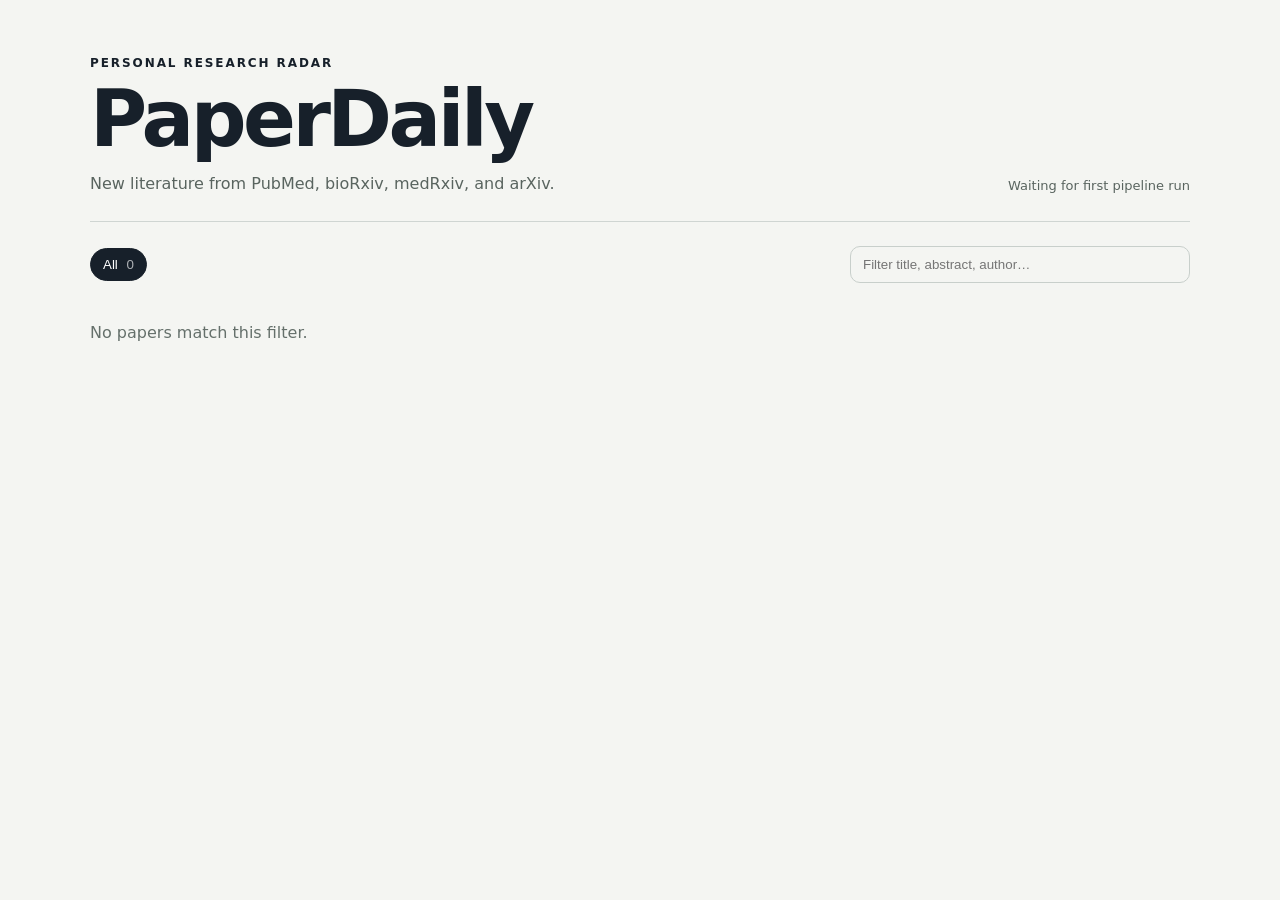
==== site/index.html @ 55d8a211 "Build v0.1 literature ingestion scaffold" ====
<!doctype html>
<html lang="en">
<head>
  <meta charset="utf-8" />
  <meta name="viewport" content="width=device-width, initial-scale=1" />
  <meta name="color-scheme" content="light dark" />
  <title>PaperDaily</title>
  <link rel="stylesheet" href="style.css" />
</head>
<body>
  <main class="shell">
    <header>
      <div>
        <p class="eyebrow">PERSONAL RESEARCH RADAR</p>
        <h1>PaperDaily</h1>
        <p class="lede">New literature from PubMed, bioRxiv, medRxiv, and arXiv.</p>
      </div>
      <div class="meta" id="meta">Loading…</div>
    </header>

    <section class="toolbar">
      <div id="sourceFilters" class="filters"></div>
      <input id="search" type="search" placeholder="Filter title, abstract, author…" />
    </section>

    <section id="status"></section>
    <section id="papers" class="papers"></section>
  </main>
  <script src="app.js"></script>
</body>
</html>
---- site/style.css ----
:root { font-family: Inter, ui-sans-serif, system-ui, -apple-system, BlinkMacSystemFont, "Segoe UI", sans-serif; color: #17202a; background: #f4f5f2; }
* { box-sizing: border-box; }
body { margin: 0; }
a { color: inherit; }
.shell { width: min(1100px, calc(100% - 32px)); margin: 0 auto; padding: 56px 0 96px; }
header { display: flex; justify-content: space-between; gap: 32px; align-items: end; border-bottom: 1px solid #cfd5d2; padding-bottom: 28px; }
.eyebrow { font-size: 12px; letter-spacing: .16em; font-weight: 700; margin: 0 0 12px; }
h1 { font-size: clamp(40px, 8vw, 78px); line-height: .95; margin: 0; letter-spacing: -.045em; }
.lede { margin: 18px 0 0; color: #59645f; }
.meta { font-size: 13px; color: #59645f; white-space: nowrap; }
.toolbar { display: flex; justify-content: space-between; gap: 18px; margin: 24px 0; align-items: center; }
.filters { display: flex; flex-wrap: wrap; gap: 8px; }
button { border: 1px solid #c8cfcb; border-radius: 999px; padding: 8px 12px; background: transparent; cursor: pointer; text-transform: capitalize; }
button.active { background: #17202a; color: #fff; border-color: #17202a; }
button span { opacity: .65; margin-left: 5px; }
input[type=search] { width: min(340px, 100%); padding: 10px 12px; border: 1px solid #c8cfcb; border-radius: 10px; background: transparent; }
.papers { display: grid; gap: 12px; }
.paper { background: #fff; border: 1px solid #dde1df; border-radius: 14px; padding: 22px; }
.paper-top { display: flex; gap: 12px; font-size: 12px; color: #69736e; text-transform: uppercase; letter-spacing: .05em; }
.source { font-weight: 800; color: #17202a; }
h2 { font-size: 21px; line-height: 1.25; margin: 9px 0; }
h2 a { text-decoration: none; }
h2 a:hover { text-decoration: underline; }
.authors, .journal { font-size: 13px; color: #65706b; margin: 5px 0; }
.abstract { line-height: 1.55; color: #38443e; display: -webkit-box; -webkit-line-clamp: 5; -webkit-box-orient: vertical; overflow: hidden; }
.paper-links { display: flex; justify-content: space-between; gap: 16px; margin-top: 14px; font-size: 12px; color: #65706b; }
.warning { background: #fff3cd; border: 1px solid #ead184; padding: 12px 14px; border-radius: 10px; margin-bottom: 14px; font-size: 13px; }
.empty { color: #65706b; }
@media (prefers-color-scheme: dark) { :root { color: #eef2ef; background: #111614; } header { border-color: #303936; } .lede,.meta,.authors,.journal,.paper-links { color: #aab3af; } .paper { background: #18201d; border-color: #2b3531; } .source { color: #eef2ef; } .abstract { color: #d0d7d3; } button { border-color: #44504b; color: #eef2ef; } button.active { background: #eef2ef; color: #111614; border-color: #eef2ef; } input[type=search] { color: #eef2ef; border-color: #44504b; } }
@media (max-width: 720px) { header, .toolbar { align-items: flex-start; flex-direction: column; } .meta { white-space: normal; } input[type=search] { width: 100%; } }
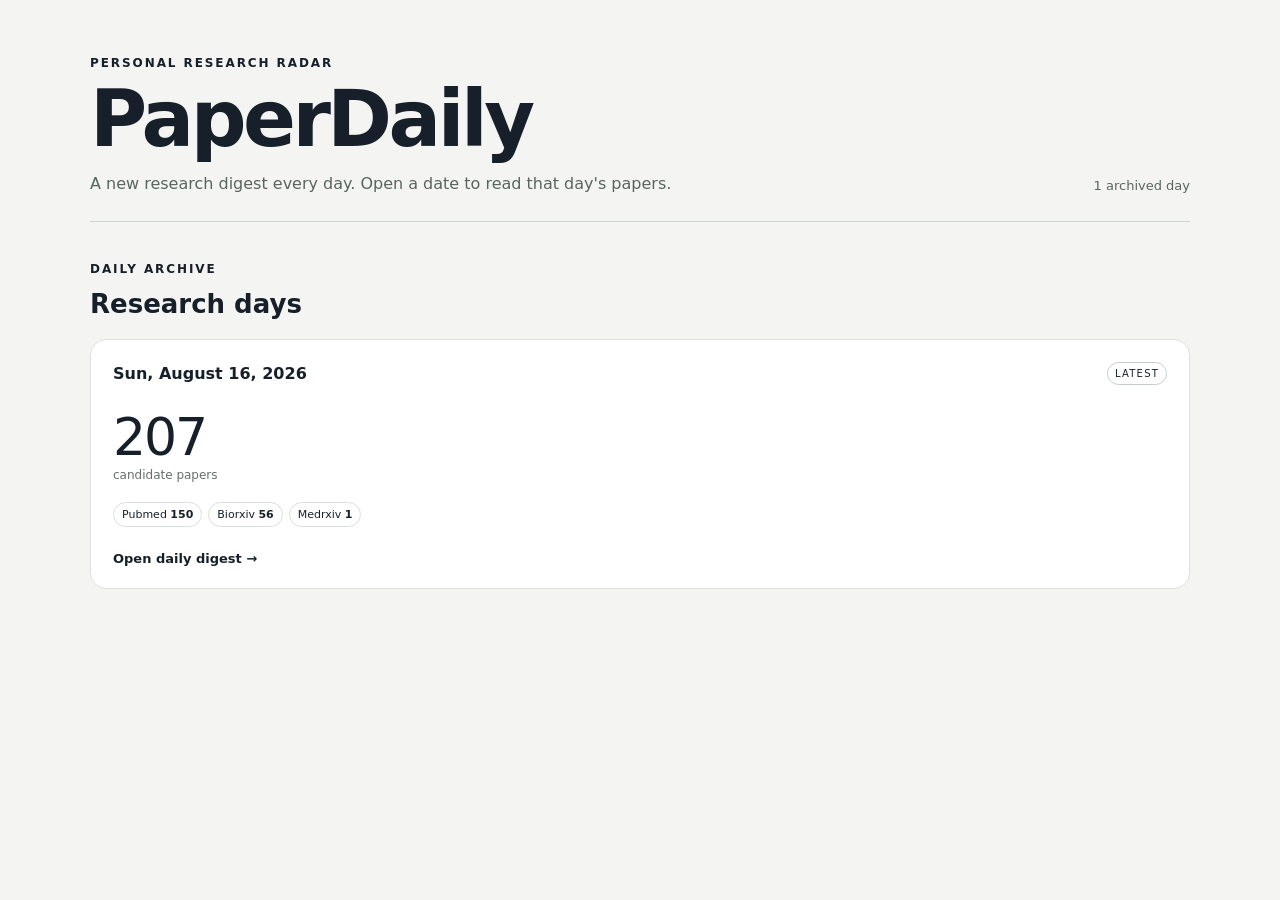
==== commit a87af566: "Add daily archive navigation and date pages" ====
--- a/site/index.html
+++ b/site/index.html
@@ -13,18 +13,19 @@
       <div>
         <p class="eyebrow">PERSONAL RESEARCH RADAR</p>
         <h1>PaperDaily</h1>
-        <p class="lede">New literature from PubMed, bioRxiv, medRxiv, and arXiv.</p>
+        <p class="lede">A new research digest every day. Open a date to read that day's papers.</p>
       </div>
-      <div class="meta" id="meta">Loading…</div>
+      <div class="meta" id="meta">Loading archive…</div>
     </header>
 
-    <section class="toolbar">
-      <div id="sourceFilters" class="filters"></div>
-      <input id="search" type="search" placeholder="Filter title, abstract, author…" />
+    <section class="section-head">
+      <div>
+        <p class="eyebrow">DAILY ARCHIVE</p>
+        <h2 class="section-title">Research days</h2>
+      </div>
     </section>
-
     <section id="status"></section>
-    <section id="papers" class="papers"></section>
+    <section id="archive" class="archive-grid"></section>
   </main>
   <script src="app.js"></script>
 </body>
--- a/site/style.css
+++ b/site/style.css
@@ -8,6 +8,22 @@
 h1 { font-size: clamp(40px, 8vw, 78px); line-height: .95; margin: 0; letter-spacing: -.045em; }
 .lede { margin: 18px 0 0; color: #59645f; }
 .meta { font-size: 13px; color: #59645f; white-space: nowrap; }
+.section-head { display: flex; justify-content: space-between; align-items: end; margin: 40px 0 18px; }
+.section-title { margin: 0; font-size: 26px; }
+.archive-grid { display: grid; grid-template-columns: repeat(auto-fit, minmax(250px, 1fr)); gap: 14px; }
+.day-card { display: block; text-decoration: none; background: #fff; border: 1px solid #dde1df; border-radius: 16px; padding: 22px; transition: transform .15s ease, border-color .15s ease; }
+.day-card:hover { transform: translateY(-2px); border-color: #aeb8b3; }
+.day-card-top { display: flex; align-items: center; justify-content: space-between; gap: 12px; }
+.day-date { font-weight: 700; }
+.today-badge { font-size: 10px; letter-spacing: .12em; border: 1px solid #c8cfcb; border-radius: 999px; padding: 5px 7px; }
+.day-count { font-size: 52px; line-height: 1; letter-spacing: -.04em; margin-top: 26px; }
+.day-label { font-size: 12px; color: #65706b; margin-top: 5px; }
+.source-pills { display: flex; flex-wrap: wrap; gap: 6px; margin-top: 20px; }
+.source-pill { font-size: 11px; border: 1px solid #d9dfdc; border-radius: 999px; padding: 5px 8px; text-transform: capitalize; }
+.open-day { margin-top: 24px; font-size: 13px; font-weight: 700; }
+.day-warning { margin-top: 12px; font-size: 12px; color: #8a6510; }
+.back-link { display: inline-block; margin-bottom: 24px; text-decoration: none; font-size: 13px; font-weight: 700; }
+.day-header h1 { font-size: clamp(38px, 7vw, 64px); }
 .toolbar { display: flex; justify-content: space-between; gap: 18px; margin: 24px 0; align-items: center; }
 .filters { display: flex; flex-wrap: wrap; gap: 8px; }
 button { border: 1px solid #c8cfcb; border-radius: 999px; padding: 8px 12px; background: transparent; cursor: pointer; text-transform: capitalize; }
@@ -26,5 +42,5 @@
 .paper-links { display: flex; justify-content: space-between; gap: 16px; margin-top: 14px; font-size: 12px; color: #65706b; }
 .warning { background: #fff3cd; border: 1px solid #ead184; padding: 12px 14px; border-radius: 10px; margin-bottom: 14px; font-size: 13px; }
 .empty { color: #65706b; }
-@media (prefers-color-scheme: dark) { :root { color: #eef2ef; background: #111614; } header { border-color: #303936; } .lede,.meta,.authors,.journal,.paper-links { color: #aab3af; } .paper { background: #18201d; border-color: #2b3531; } .source { color: #eef2ef; } .abstract { color: #d0d7d3; } button { border-color: #44504b; color: #eef2ef; } button.active { background: #eef2ef; color: #111614; border-color: #eef2ef; } input[type=search] { color: #eef2ef; border-color: #44504b; } }
-@media (max-width: 720px) { header, .toolbar { align-items: flex-start; flex-direction: column; } .meta { white-space: normal; } input[type=search] { width: 100%; } }
+@media (prefers-color-scheme: dark) { :root { color: #eef2ef; background: #111614; } header { border-color: #303936; } .lede,.meta,.authors,.journal,.paper-links,.day-label { color: #aab3af; } .paper,.day-card { background: #18201d; border-color: #2b3531; } .source { color: #eef2ef; } .abstract { color: #d0d7d3; } .source-pill,.today-badge { border-color: #44504b; } button { border-color: #44504b; color: #eef2ef; } button.active { background: #eef2ef; color: #111614; border-color: #eef2ef; } input[type=search] { color: #eef2ef; border-color: #44504b; } }
+@media (max-width: 720px) { header, .toolbar { align-items: flex-start; flex-direction: column; } .meta { white-space: normal; } input[type=search] { width: 100%; } .archive-grid { grid-template-columns: 1fr; } }
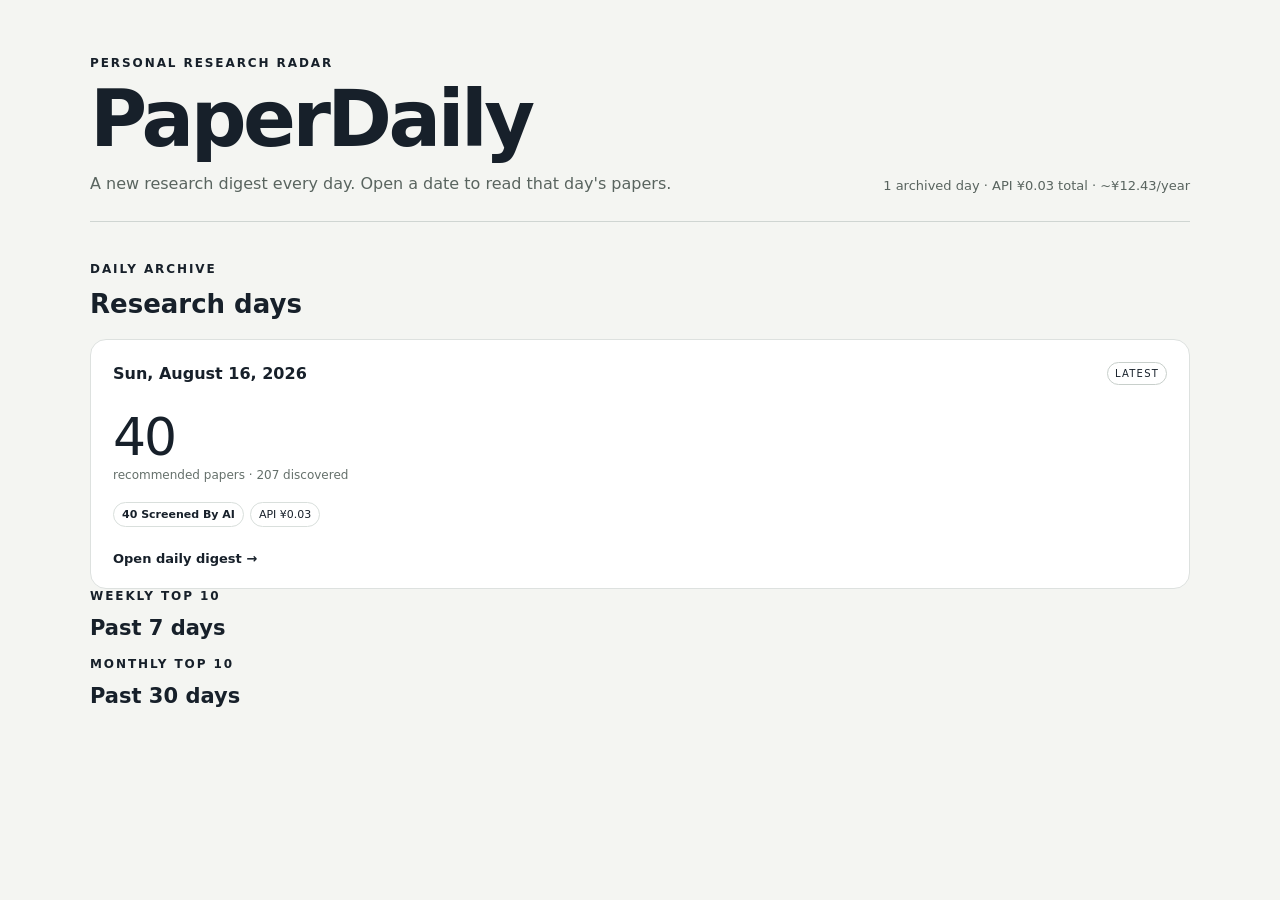
==== commit cc6fa3bb: "Add weekly and monthly ranking sidebar" ====
--- a/site/index.html
+++ b/site/index.html
@@ -18,14 +18,40 @@
       <div class="meta" id="meta">Loading archive…</div>
     </header>
 
-    <section class="section-head">
-      <div>
-        <p class="eyebrow">DAILY ARCHIVE</p>
-        <h2 class="section-title">Research days</h2>
-      </div>
-    </section>
-    <section id="status"></section>
-    <section id="archive" class="archive-grid"></section>
+    <div class="home-layout">
+      <section class="archive-column">
+        <div class="section-head">
+          <div>
+            <p class="eyebrow">DAILY ARCHIVE</p>
+            <h2 class="section-title">Research days</h2>
+          </div>
+        </div>
+        <section id="status"></section>
+        <section id="archive" class="archive-grid"></section>
+      </section>
+
+      <aside class="rankings-sidebar" aria-label="Top papers">
+        <section class="ranking-panel">
+          <div class="ranking-head">
+            <div>
+              <p class="eyebrow">WEEKLY TOP 10</p>
+              <h2 class="ranking-title">Past 7 days</h2>
+            </div>
+          </div>
+          <ol id="weeklyRanking" class="ranking-list"></ol>
+        </section>
+
+        <section class="ranking-panel">
+          <div class="ranking-head">
+            <div>
+              <p class="eyebrow">MONTHLY TOP 10</p>
+              <h2 class="ranking-title">Past 30 days</h2>
+            </div>
+          </div>
+          <ol id="monthlyRanking" class="ranking-list"></ol>
+        </section>
+      </aside>
+    </div>
   </main>
   <script src="app.js"></script>
 </body>
--- a/site/style.css
+++ b/site/style.css
@@ -10,7 +10,7 @@
 .meta { font-size: 13px; color: #59645f; white-space: nowrap; }
 .section-head { display: flex; justify-content: space-between; align-items: end; margin: 40px 0 18px; }
 .section-title { margin: 0; font-size: 26px; }
-.archive-grid { display: grid; grid-template-columns: repeat(auto-fit, minmax(250px, 1fr)); gap: 14px; }
+.archive-grid { display: grid; grid-template-columns: repeat(auto-fit, minmax(300px, 1fr)); gap: 14px; }
 .day-card { display: block; text-decoration: none; background: #fff; border: 1px solid #dde1df; border-radius: 16px; padding: 22px; transition: transform .15s ease, border-color .15s ease; }
 .day-card:hover { transform: translateY(-2px); border-color: #aeb8b3; }
 .day-card-top { display: flex; align-items: center; justify-content: space-between; gap: 12px; }
@@ -18,29 +18,55 @@
 .today-badge { font-size: 10px; letter-spacing: .12em; border: 1px solid #c8cfcb; border-radius: 999px; padding: 5px 7px; }
 .day-count { font-size: 52px; line-height: 1; letter-spacing: -.04em; margin-top: 26px; }
 .day-label { font-size: 12px; color: #65706b; margin-top: 5px; }
+.top-preview { margin: 18px 0 0; padding-left: 20px; display: grid; gap: 8px; }
+.top-preview li { font-size: 13px; line-height: 1.35; padding-left: 3px; }
+.top-preview li::marker { color: #8a948f; font-weight: 700; }
 .source-pills { display: flex; flex-wrap: wrap; gap: 6px; margin-top: 20px; }
-.source-pill { font-size: 11px; border: 1px solid #d9dfdc; border-radius: 999px; padding: 5px 8px; text-transform: capitalize; }
+.source-pill,.ai-pill { font-size: 11px; border: 1px solid #d9dfdc; border-radius: 999px; padding: 5px 8px; text-transform: capitalize; }
+.ai-pill { font-weight: 800; }
 .open-day { margin-top: 24px; font-size: 13px; font-weight: 700; }
 .day-warning { margin-top: 12px; font-size: 12px; color: #8a6510; }
 .back-link { display: inline-block; margin-bottom: 24px; text-decoration: none; font-size: 13px; font-weight: 700; }
 .day-header h1 { font-size: clamp(38px, 7vw, 64px); }
+.ai-banner { margin: 22px 0 0; padding: 14px 16px; border: 1px solid #bdc7c2; border-radius: 12px; display: flex; justify-content: space-between; gap: 18px; font-size: 13px; background: #eef3f0; }
+.ai-banner span { color: #59645f; }
+.ai-banner.muted { background: transparent; }
 .toolbar { display: flex; justify-content: space-between; gap: 18px; margin: 24px 0; align-items: center; }
+.compact-toolbar { justify-content: flex-end; }
 .filters { display: flex; flex-wrap: wrap; gap: 8px; }
 button { border: 1px solid #c8cfcb; border-radius: 999px; padding: 8px 12px; background: transparent; cursor: pointer; text-transform: capitalize; }
 button.active { background: #17202a; color: #fff; border-color: #17202a; }
 button span { opacity: .65; margin-left: 5px; }
 input[type=search] { width: min(340px, 100%); padding: 10px 12px; border: 1px solid #c8cfcb; border-radius: 10px; background: transparent; }
 .papers { display: grid; gap: 12px; }
+.digest-heading { display: flex; justify-content: space-between; align-items: end; margin: 20px 0 2px; padding-top: 10px; }
+.digest-heading.secondary { margin-top: 36px; border-top: 1px solid #d6dcd9; padding-top: 28px; }
+.digest-heading > span { font-size: 12px; color: #65706b; }
 .paper { background: #fff; border: 1px solid #dde1df; border-radius: 14px; padding: 22px; }
-.paper-top { display: flex; gap: 12px; font-size: 12px; color: #69736e; text-transform: uppercase; letter-spacing: .05em; }
+.paper.top-paper { border-width: 2px; }
+.paper-top { display: flex; flex-wrap: wrap; align-items: center; gap: 9px; font-size: 12px; color: #69736e; text-transform: uppercase; letter-spacing: .05em; }
 .source { font-weight: 800; color: #17202a; }
+.score-badge,.topic-badge { border: 1px solid #ccd4d0; border-radius: 999px; padding: 4px 7px; font-size: 10px; }
+.score-badge { font-weight: 900; color: #17202a; }
 h2 { font-size: 21px; line-height: 1.25; margin: 9px 0; }
 h2 a { text-decoration: none; }
 h2 a:hover { text-decoration: underline; }
 .authors, .journal { font-size: 13px; color: #65706b; margin: 5px 0; }
+.ai-note { margin: 16px 0; padding: 15px 16px; border-left: 3px solid #7d8b84; background: #f4f7f5; border-radius: 0 10px 10px 0; font-size: 14px; line-height: 1.5; }
+.ai-note strong { font-size: 11px; letter-spacing: .08em; text-transform: uppercase; }
+.ai-note p { margin: 4px 0 11px; }
+.ai-note p:last-child { margin-bottom: 0; }
+.rank-reason { font-size: 13px; color: #59645f; font-style: italic; }
 .abstract { line-height: 1.55; color: #38443e; display: -webkit-box; -webkit-line-clamp: 5; -webkit-box-orient: vertical; overflow: hidden; }
 .paper-links { display: flex; justify-content: space-between; gap: 16px; margin-top: 14px; font-size: 12px; color: #65706b; }
+.show-all { margin: 12px auto 0; padding: 11px 18px; font-weight: 700; }
+.digest-paper { padding: 24px 26px; }
+.digest-paper h2 { margin: 0; font-size: clamp(18px, 2.2vw, 23px); }
+.digest-summary { margin: 12px 0 16px; color: #38443e; font-size: 14px; line-height: 1.6; }
+.read-link { display: inline-block; font-size: 12px; font-weight: 800; text-decoration: none; }
+.read-link:hover { text-decoration: underline; }
+.muted-text { color: #7a8580; }
 .warning { background: #fff3cd; border: 1px solid #ead184; padding: 12px 14px; border-radius: 10px; margin-bottom: 14px; font-size: 13px; }
 .empty { color: #65706b; }
-@media (prefers-color-scheme: dark) { :root { color: #eef2ef; background: #111614; } header { border-color: #303936; } .lede,.meta,.authors,.journal,.paper-links,.day-label { color: #aab3af; } .paper,.day-card { background: #18201d; border-color: #2b3531; } .source { color: #eef2ef; } .abstract { color: #d0d7d3; } .source-pill,.today-badge { border-color: #44504b; } button { border-color: #44504b; color: #eef2ef; } button.active { background: #eef2ef; color: #111614; border-color: #eef2ef; } input[type=search] { color: #eef2ef; border-color: #44504b; } }
-@media (max-width: 720px) { header, .toolbar { align-items: flex-start; flex-direction: column; } .meta { white-space: normal; } input[type=search] { width: 100%; } .archive-grid { grid-template-columns: 1fr; } }
+@media (prefers-color-scheme: dark) { :root { color: #eef2ef; background: #111614; } header { border-color: #303936; } .lede,.meta,.authors,.journal,.paper-links,.day-label,.rank-reason,.digest-heading > span,.ai-banner span,.muted-text { color: #aab3af; } .paper,.day-card { background: #18201d; border-color: #2b3531; } .source,.score-badge { color: #eef2ef; } .abstract,.digest-summary { color: #d0d7d3; } .source-pill,.ai-pill,.today-badge,.score-badge,.topic-badge { border-color: #44504b; } .ai-banner,.ai-note { background: #16201c; border-color: #44504b; } button { border-color: #44504b; color: #eef2ef; } button.active { background: #eef2ef; color: #111614; border-color: #eef2ef; } input[type=search] { color: #eef2ef; border-color: #44504b; } .digest-heading.secondary { border-color: #303936; } }
+@media (max-width: 720px) { header, .toolbar,.ai-banner { align-items: flex-start; flex-direction: column; } .meta { white-space: normal; } input[type=search] { width: 100%; } .archive-grid { grid-template-columns: 1fr; } .compact-toolbar { align-items: stretch; } }
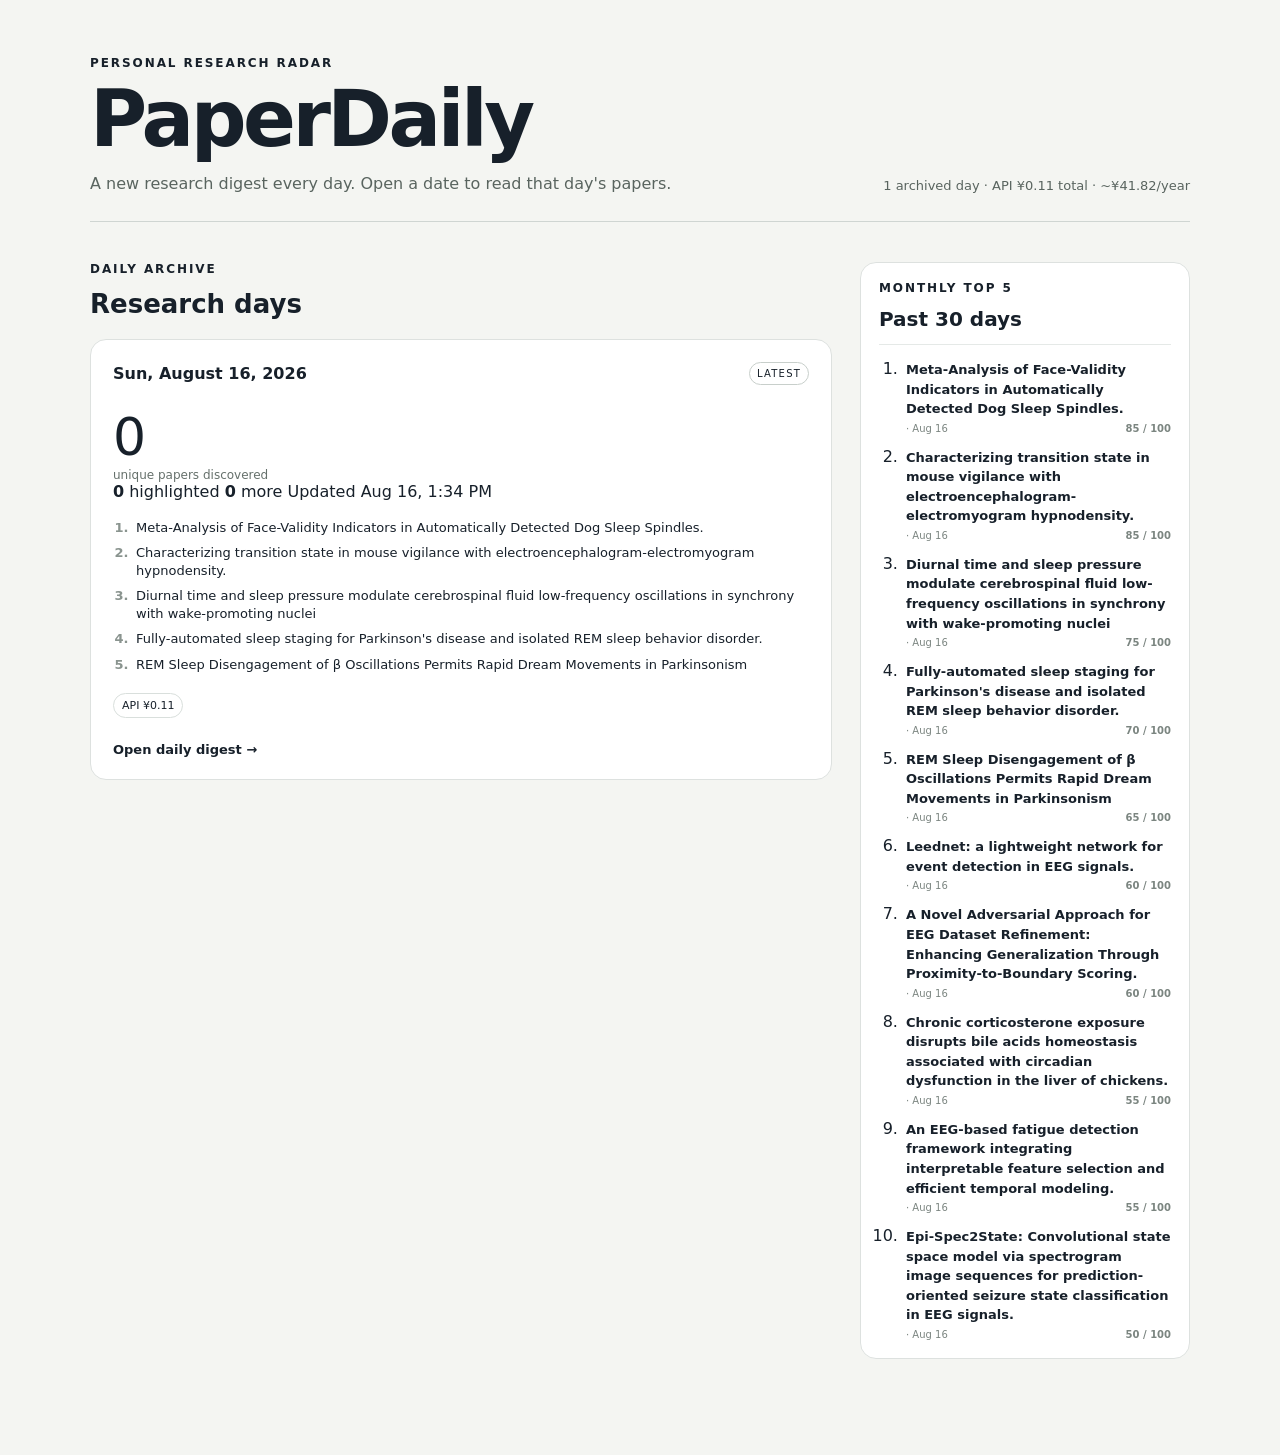
==== commit fe94bddc: "Keep only Monthly Top 5 sidebar" ====
--- a/site/index.html
+++ b/site/index.html
@@ -30,21 +30,11 @@
         <section id="archive" class="archive-grid"></section>
       </section>
 
-      <aside class="rankings-sidebar" aria-label="Top papers">
+      <aside class="rankings-sidebar" aria-label="Monthly top papers">
         <section class="ranking-panel">
           <div class="ranking-head">
             <div>
-              <p class="eyebrow">WEEKLY TOP 10</p>
-              <h2 class="ranking-title">Past 7 days</h2>
-            </div>
-          </div>
-          <ol id="weeklyRanking" class="ranking-list"></ol>
-        </section>
-
-        <section class="ranking-panel">
-          <div class="ranking-head">
-            <div>
-              <p class="eyebrow">MONTHLY TOP 10</p>
+              <p class="eyebrow">MONTHLY TOP 5</p>
               <h2 class="ranking-title">Past 30 days</h2>
             </div>
           </div>
--- a/site/style.css
+++ b/site/style.css
@@ -8,6 +8,19 @@
 h1 { font-size: clamp(40px, 8vw, 78px); line-height: .95; margin: 0; letter-spacing: -.045em; }
 .lede { margin: 18px 0 0; color: #59645f; }
 .meta { font-size: 13px; color: #59645f; white-space: nowrap; }
+.home-layout { display: grid; grid-template-columns: minmax(0, 1fr) 330px; gap: 28px; align-items: start; }
+.archive-column { min-width: 0; }
+.rankings-sidebar { margin-top: 40px; position: sticky; top: 24px; display: grid; gap: 14px; }
+.ranking-panel { background: #fff; border: 1px solid #dde1df; border-radius: 16px; padding: 18px; }
+.ranking-head { padding-bottom: 12px; border-bottom: 1px solid #e5e9e7; }
+.ranking-title { margin: 0; font-size: 20px; }
+.ranking-list { margin: 14px 0 0; padding-left: 24px; display: grid; gap: 13px; }
+.ranking-item { padding-left: 3px; }
+.ranking-item > a { font-size: 13px; line-height: 1.35; font-weight: 650; text-decoration: none; }
+.ranking-item > a:hover { text-decoration: underline; }
+.ranking-meta { margin-top: 5px; display: flex; justify-content: space-between; gap: 8px; color: #7b8580; font-size: 10px; }
+.ranking-score { font-weight: 800; }
+.ranking-empty { color: #7b8580; font-size: 12px; line-height: 1.4; }
 .section-head { display: flex; justify-content: space-between; align-items: end; margin: 40px 0 18px; }
 .section-title { margin: 0; font-size: 26px; }
 .archive-grid { display: grid; grid-template-columns: repeat(auto-fit, minmax(300px, 1fr)); gap: 14px; }
@@ -68,5 +81,6 @@
 .muted-text { color: #7a8580; }
 .warning { background: #fff3cd; border: 1px solid #ead184; padding: 12px 14px; border-radius: 10px; margin-bottom: 14px; font-size: 13px; }
 .empty { color: #65706b; }
-@media (prefers-color-scheme: dark) { :root { color: #eef2ef; background: #111614; } header { border-color: #303936; } .lede,.meta,.authors,.journal,.paper-links,.day-label,.rank-reason,.digest-heading > span,.ai-banner span,.muted-text { color: #aab3af; } .paper,.day-card { background: #18201d; border-color: #2b3531; } .source,.score-badge { color: #eef2ef; } .abstract,.digest-summary { color: #d0d7d3; } .source-pill,.ai-pill,.today-badge,.score-badge,.topic-badge { border-color: #44504b; } .ai-banner,.ai-note { background: #16201c; border-color: #44504b; } button { border-color: #44504b; color: #eef2ef; } button.active { background: #eef2ef; color: #111614; border-color: #eef2ef; } input[type=search] { color: #eef2ef; border-color: #44504b; } .digest-heading.secondary { border-color: #303936; } }
-@media (max-width: 720px) { header, .toolbar,.ai-banner { align-items: flex-start; flex-direction: column; } .meta { white-space: normal; } input[type=search] { width: 100%; } .archive-grid { grid-template-columns: 1fr; } .compact-toolbar { align-items: stretch; } }
+@media (prefers-color-scheme: dark) { :root { color: #eef2ef; background: #111614; } header { border-color: #303936; } .lede,.meta,.authors,.journal,.paper-links,.day-label,.rank-reason,.digest-heading > span,.ai-banner span,.muted-text,.ranking-meta,.ranking-empty { color: #aab3af; } .paper,.day-card,.ranking-panel { background: #18201d; border-color: #2b3531; } .ranking-head { border-color: #303936; } .source,.score-badge { color: #eef2ef; } .abstract,.digest-summary { color: #d0d7d3; } .source-pill,.ai-pill,.today-badge,.score-badge,.topic-badge { border-color: #44504b; } .ai-banner,.ai-note { background: #16201c; border-color: #44504b; } button { border-color: #44504b; color: #eef2ef; } button.active { background: #eef2ef; color: #111614; border-color: #eef2ef; } input[type=search] { color: #eef2ef; border-color: #44504b; } .digest-heading.secondary { border-color: #303936; } }
+@media (max-width: 900px) { .home-layout { grid-template-columns: 1fr; } .rankings-sidebar { position: static; margin-top: 0; grid-template-columns: repeat(2, minmax(0, 1fr)); } }
+@media (max-width: 720px) { header, .toolbar,.ai-banner { align-items: flex-start; flex-direction: column; } .meta { white-space: normal; } input[type=search] { width: 100%; } .archive-grid { grid-template-columns: 1fr; } .compact-toolbar { align-items: stretch; } .rankings-sidebar { grid-template-columns: 1fr; } }
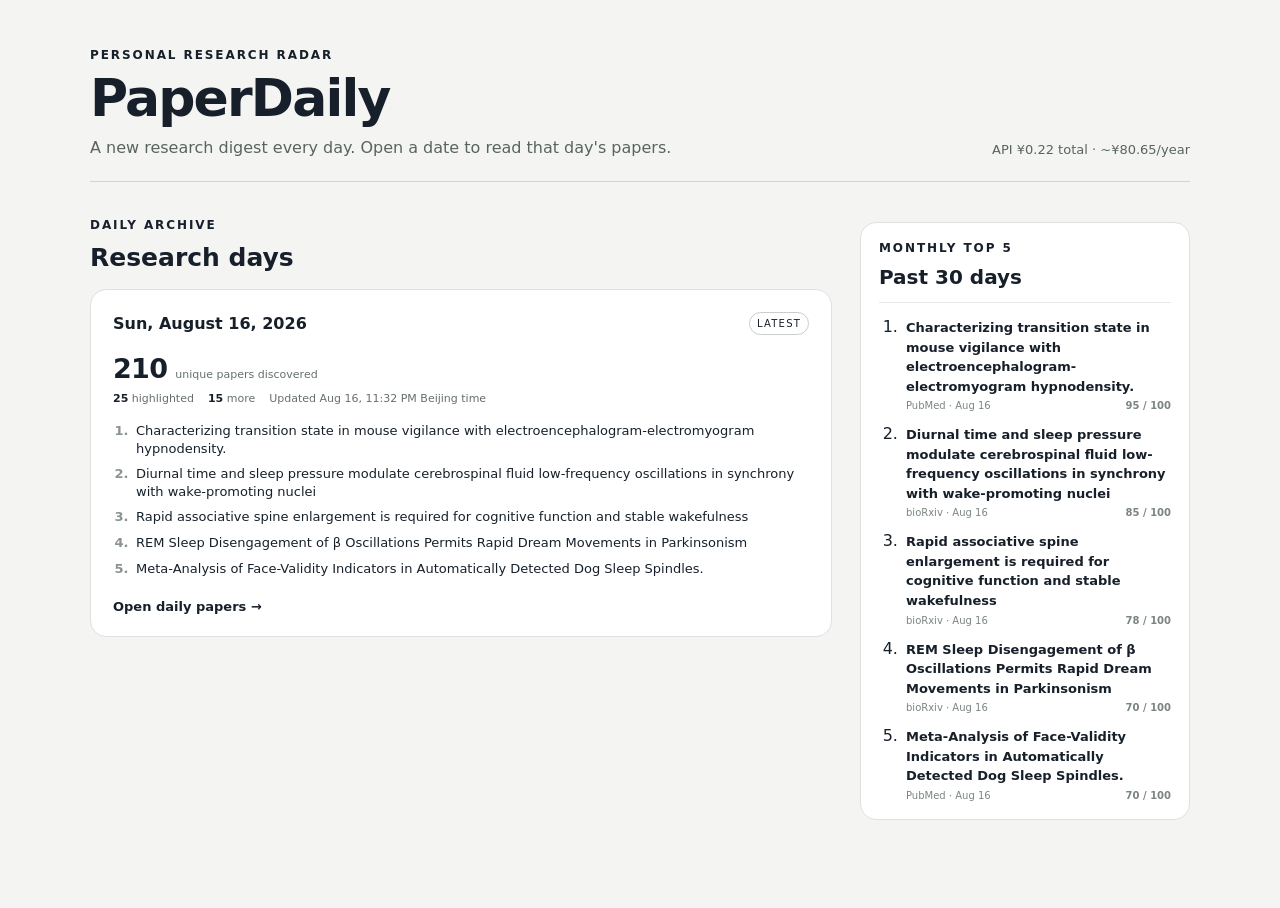
==== commit 4886646c: "Load theme and local update status" ====
--- a/site/index.html
+++ b/site/index.html
@@ -1,9 +1,8 @@
 <!doctype html>
-<html lang="en">
+<html lang="en" data-theme="khaki">
 <head>
   <meta charset="utf-8" />
   <meta name="viewport" content="width=device-width, initial-scale=1" />
-  <meta name="color-scheme" content="light dark" />
   <title>PaperDaily</title>
   <link rel="stylesheet" href="style.css" />
 </head>
@@ -17,6 +16,8 @@
       </div>
       <div class="meta" id="meta">Loading archive…</div>
     </header>
+
+    <section id="localStatus"></section>
 
     <div class="home-layout">
       <section class="archive-column">
@@ -43,6 +44,7 @@
       </aside>
     </div>
   </main>
+  <script src="theme.js"></script>
   <script src="app.js"></script>
 </body>
 </html>
--- a/site/style.css
+++ b/site/style.css
@@ -2,11 +2,11 @@
 * { box-sizing: border-box; }
 body { margin: 0; }
 a { color: inherit; }
-.shell { width: min(1100px, calc(100% - 32px)); margin: 0 auto; padding: 56px 0 96px; }
-header { display: flex; justify-content: space-between; gap: 32px; align-items: end; border-bottom: 1px solid #cfd5d2; padding-bottom: 28px; }
-.eyebrow { font-size: 12px; letter-spacing: .16em; font-weight: 700; margin: 0 0 12px; }
-h1 { font-size: clamp(40px, 8vw, 78px); line-height: .95; margin: 0; letter-spacing: -.045em; }
-.lede { margin: 18px 0 0; color: #59645f; }
+.shell { width: min(1100px, calc(100% - 32px)); margin: 0 auto; padding: 48px 0 88px; }
+header { display: flex; justify-content: space-between; gap: 32px; align-items: end; border-bottom: 1px solid #cfd5d2; padding-bottom: 24px; }
+.eyebrow { font-size: 12px; letter-spacing: .16em; font-weight: 700; margin: 0 0 10px; }
+h1 { font-size: clamp(34px, 5vw, 52px); line-height: 1; margin: 0; letter-spacing: -.035em; }
+.lede { margin: 14px 0 0; color: #59645f; }
 .meta { font-size: 13px; color: #59645f; white-space: nowrap; }
 .home-layout { display: grid; grid-template-columns: minmax(0, 1fr) 330px; gap: 28px; align-items: start; }
 .archive-column { min-width: 0; }
@@ -21,50 +21,65 @@
 .ranking-meta { margin-top: 5px; display: flex; justify-content: space-between; gap: 8px; color: #7b8580; font-size: 10px; }
 .ranking-score { font-weight: 800; }
 .ranking-empty { color: #7b8580; font-size: 12px; line-height: 1.4; }
-.section-head { display: flex; justify-content: space-between; align-items: end; margin: 40px 0 18px; }
-.section-title { margin: 0; font-size: 26px; }
+.section-head { display: flex; justify-content: space-between; align-items: end; margin: 36px 0 16px; }
+.section-title { margin: 0; font-size: 25px; }
 .archive-grid { display: grid; grid-template-columns: repeat(auto-fit, minmax(300px, 1fr)); gap: 14px; }
 .day-card { display: block; text-decoration: none; background: #fff; border: 1px solid #dde1df; border-radius: 16px; padding: 22px; transition: transform .15s ease, border-color .15s ease; }
 .day-card:hover { transform: translateY(-2px); border-color: #aeb8b3; }
 .day-card-top { display: flex; align-items: center; justify-content: space-between; gap: 12px; }
 .day-date { font-weight: 700; }
 .today-badge { font-size: 10px; letter-spacing: .12em; border: 1px solid #c8cfcb; border-radius: 999px; padding: 5px 7px; }
-.day-count { font-size: 52px; line-height: 1; letter-spacing: -.04em; margin-top: 26px; }
-.day-label { font-size: 12px; color: #65706b; margin-top: 5px; }
-.top-preview { margin: 18px 0 0; padding-left: 20px; display: grid; gap: 8px; }
+.day-count-row { display: flex; align-items: baseline; gap: 8px; margin-top: 20px; }
+.day-count { font-size: 27px; line-height: 1; letter-spacing: -.025em; font-weight: 750; }
+.day-label { font-size: 11px; color: #65706b; }
+.day-presets { display: flex; flex-wrap: wrap; gap: 8px 14px; margin-top: 10px; color: #65706b; font-size: 11px; }
+.day-presets strong { color: #17202a; }
+.top-preview { margin: 17px 0 0; padding-left: 20px; display: grid; gap: 8px; }
 .top-preview li { font-size: 13px; line-height: 1.35; padding-left: 3px; }
 .top-preview li::marker { color: #8a948f; font-weight: 700; }
 .source-pills { display: flex; flex-wrap: wrap; gap: 6px; margin-top: 20px; }
 .source-pill,.ai-pill { font-size: 11px; border: 1px solid #d9dfdc; border-radius: 999px; padding: 5px 8px; text-transform: capitalize; }
 .ai-pill { font-weight: 800; }
-.open-day { margin-top: 24px; font-size: 13px; font-weight: 700; }
+.open-day { margin-top: 22px; font-size: 13px; font-weight: 700; }
 .day-warning { margin-top: 12px; font-size: 12px; color: #8a6510; }
-.back-link { display: inline-block; margin-bottom: 24px; text-decoration: none; font-size: 13px; font-weight: 700; }
-.day-header h1 { font-size: clamp(38px, 7vw, 64px); }
-.ai-banner { margin: 22px 0 0; padding: 14px 16px; border: 1px solid #bdc7c2; border-radius: 12px; display: flex; justify-content: space-between; gap: 18px; font-size: 13px; background: #eef3f0; }
-.ai-banner span { color: #59645f; }
-.ai-banner.muted { background: transparent; }
-.toolbar { display: flex; justify-content: space-between; gap: 18px; margin: 24px 0; align-items: center; }
-.compact-toolbar { justify-content: flex-end; }
-.filters { display: flex; flex-wrap: wrap; gap: 8px; }
-button { border: 1px solid #c8cfcb; border-radius: 999px; padding: 8px 12px; background: transparent; cursor: pointer; text-transform: capitalize; }
+.back-link { display: inline-block; margin-bottom: 18px; text-decoration: none; font-size: 13px; font-weight: 700; }
+.day-header { display: block; max-width: 900px; padding-bottom: 18px; }
+.day-header h1 { font-size: clamp(28px, 3.6vw, 42px); letter-spacing: -.025em; }
+.day-meta { margin-top: 8px; white-space: normal; }
+.source-summary { margin: 12px 0 0; display: flex; flex-wrap: wrap; gap: 6px; }
+.source-total-pill { border: 1px solid #cdd5d1; border-radius: 999px; padding: 6px 9px; font-size: 11px; background: #fff; }
+.source-total-pill strong { margin-right: 4px; }
+.filter-panel { display: grid; grid-template-columns: minmax(0, 1fr) minmax(280px, 360px); gap: 14px; align-items: center; margin: 14px 0 22px; padding: 12px 14px; border: 1px solid #d9dfdc; border-radius: 12px; background: rgba(255,255,255,.55); }
+.quick-filter-block { min-width: 0; }
+.filter-label { display: block; margin-bottom: 7px; color: #65706b; font-size: 10px; font-weight: 800; letter-spacing: .09em; text-transform: uppercase; }
+.filters { display: flex; flex-wrap: wrap; gap: 6px; }
+button { border: 1px solid #c8cfcb; border-radius: 999px; padding: 7px 10px; background: transparent; cursor: pointer; text-transform: capitalize; }
 button.active { background: #17202a; color: #fff; border-color: #17202a; }
-button span { opacity: .65; margin-left: 5px; }
-input[type=search] { width: min(340px, 100%); padding: 10px 12px; border: 1px solid #c8cfcb; border-radius: 10px; background: transparent; }
+button span { opacity: .65; margin-left: 4px; }
+.quick-filter { font-size: 10px; line-height: 1.2; }
+.filter-empty { font-size: 11px; }
+input[type=search] { width: 100%; padding: 10px 12px; border: 1px solid #c8cfcb; border-radius: 10px; background: transparent; }
 .papers { display: grid; gap: 12px; }
-.digest-heading { display: flex; justify-content: space-between; align-items: end; margin: 20px 0 2px; padding-top: 10px; }
+.featured-papers,.more-papers-list { display: grid; gap: 12px; }
+.digest-heading { display: flex; justify-content: space-between; align-items: end; margin: 16px 0 2px; padding-top: 6px; }
 .digest-heading.secondary { margin-top: 36px; border-top: 1px solid #d6dcd9; padding-top: 28px; }
 .digest-heading > span { font-size: 12px; color: #65706b; }
 .paper { background: #fff; border: 1px solid #dde1df; border-radius: 14px; padding: 22px; }
 .paper.top-paper { border-width: 2px; }
 .paper-top { display: flex; flex-wrap: wrap; align-items: center; gap: 9px; font-size: 12px; color: #69736e; text-transform: uppercase; letter-spacing: .05em; }
 .source { font-weight: 800; color: #17202a; }
-.score-badge,.topic-badge { border: 1px solid #ccd4d0; border-radius: 999px; padding: 4px 7px; font-size: 10px; }
+.rank-number { font-weight: 800; color: #7b8580; }
+.score-badge,.topic-badge,.type-badge { border: 1px solid #ccd4d0; border-radius: 999px; padding: 4px 7px; font-size: 10px; }
 .score-badge { font-weight: 900; color: #17202a; }
+.type-badge { font-weight: 750; letter-spacing: .02em; text-transform: none; }
 h2 { font-size: 21px; line-height: 1.25; margin: 9px 0; }
 h2 a { text-decoration: none; }
 h2 a:hover { text-decoration: underline; }
 .authors, .journal { font-size: 13px; color: #65706b; margin: 5px 0; }
+.paper-journal,.paper-authors { margin: 7px 0 0; color: #65706b; font-size: 12px; line-height: 1.45; }
+.paper-journal strong,.paper-authors strong { color: #4d5953; margin-right: 5px; }
+.keyword-list { display: flex; flex-wrap: wrap; gap: 6px; margin-top: 10px; }
+.keyword-pill { border: 1px solid #d6ddda; border-radius: 999px; padding: 4px 8px; font-size: 10px; color: #56615c; background: #f7f8f6; }
 .ai-note { margin: 16px 0; padding: 15px 16px; border-left: 3px solid #7d8b84; background: #f4f7f5; border-radius: 0 10px 10px 0; font-size: 14px; line-height: 1.5; }
 .ai-note strong { font-size: 11px; letter-spacing: .08em; text-transform: uppercase; }
 .ai-note p { margin: 4px 0 11px; }
@@ -73,14 +88,20 @@
 .abstract { line-height: 1.55; color: #38443e; display: -webkit-box; -webkit-line-clamp: 5; -webkit-box-orient: vertical; overflow: hidden; }
 .paper-links { display: flex; justify-content: space-between; gap: 16px; margin-top: 14px; font-size: 12px; color: #65706b; }
 .show-all { margin: 12px auto 0; padding: 11px 18px; font-weight: 700; }
-.digest-paper { padding: 24px 26px; }
-.digest-paper h2 { margin: 0; font-size: clamp(18px, 2.2vw, 23px); }
+.digest-paper { padding: 22px 24px; }
+.digest-paper h2 { margin: 8px 0 0; font-size: clamp(18px, 2.2vw, 23px); }
 .digest-summary { margin: 12px 0 16px; color: #38443e; font-size: 14px; line-height: 1.6; }
 .read-link { display: inline-block; font-size: 12px; font-weight: 800; text-decoration: none; }
 .read-link:hover { text-decoration: underline; }
+.more-papers { margin-top: 18px; border: 1px solid #cfd7d3; border-radius: 14px; background: rgba(255,255,255,.45); overflow: hidden; }
+.more-papers > summary { cursor: pointer; list-style: none; padding: 18px 20px; font-size: 13px; font-weight: 800; }
+.more-papers > summary::-webkit-details-marker { display: none; }
+.more-papers > summary::after { content: ' +'; float: right; }
+.more-papers[open] > summary::after { content: ' −'; }
+.more-papers-list { padding: 0 12px 12px; }
 .muted-text { color: #7a8580; }
 .warning { background: #fff3cd; border: 1px solid #ead184; padding: 12px 14px; border-radius: 10px; margin-bottom: 14px; font-size: 13px; }
 .empty { color: #65706b; }
-@media (prefers-color-scheme: dark) { :root { color: #eef2ef; background: #111614; } header { border-color: #303936; } .lede,.meta,.authors,.journal,.paper-links,.day-label,.rank-reason,.digest-heading > span,.ai-banner span,.muted-text,.ranking-meta,.ranking-empty { color: #aab3af; } .paper,.day-card,.ranking-panel { background: #18201d; border-color: #2b3531; } .ranking-head { border-color: #303936; } .source,.score-badge { color: #eef2ef; } .abstract,.digest-summary { color: #d0d7d3; } .source-pill,.ai-pill,.today-badge,.score-badge,.topic-badge { border-color: #44504b; } .ai-banner,.ai-note { background: #16201c; border-color: #44504b; } button { border-color: #44504b; color: #eef2ef; } button.active { background: #eef2ef; color: #111614; border-color: #eef2ef; } input[type=search] { color: #eef2ef; border-color: #44504b; } .digest-heading.secondary { border-color: #303936; } }
-@media (max-width: 900px) { .home-layout { grid-template-columns: 1fr; } .rankings-sidebar { position: static; margin-top: 0; grid-template-columns: repeat(2, minmax(0, 1fr)); } }
-@media (max-width: 720px) { header, .toolbar,.ai-banner { align-items: flex-start; flex-direction: column; } .meta { white-space: normal; } input[type=search] { width: 100%; } .archive-grid { grid-template-columns: 1fr; } .compact-toolbar { align-items: stretch; } .rankings-sidebar { grid-template-columns: 1fr; } }
+@media (prefers-color-scheme: dark) { :root { color: #eef2ef; background: #111614; } header { border-color: #303936; } .lede,.meta,.authors,.journal,.paper-links,.day-label,.day-presets,.rank-reason,.digest-heading > span,.muted-text,.ranking-meta,.ranking-empty,.rank-number,.paper-authors,.paper-journal,.filter-label { color: #aab3af; } .day-presets strong,.paper-authors strong,.paper-journal strong { color: #eef2ef; } .paper,.day-card,.ranking-panel,.source-total-pill { background: #18201d; border-color: #2b3531; } .ranking-head { border-color: #303936; } .source,.score-badge { color: #eef2ef; } .abstract,.digest-summary { color: #d0d7d3; } .source-pill,.ai-pill,.today-badge,.score-badge,.topic-badge,.type-badge,.source-total-pill,.keyword-pill { border-color: #44504b; } .keyword-pill { background: #141b18; color: #c8d0cc; } .ai-note { background: #16201c; border-color: #44504b; } .filter-panel { background: rgba(20,27,24,.75); border-color: #303936; } .more-papers { background: #141b18; border-color: #303936; } button { border-color: #44504b; color: #eef2ef; } button.active { background: #eef2ef; color: #111614; border-color: #eef2ef; } input[type=search] { color: #eef2ef; border-color: #44504b; } .digest-heading.secondary { border-color: #303936; } }
+@media (max-width: 900px) { .home-layout { grid-template-columns: 1fr; } .rankings-sidebar { position: static; margin-top: 0; } }
+@media (max-width: 720px) { header,.digest-heading { align-items: flex-start; flex-direction: column; } .meta { white-space: normal; } .archive-grid { grid-template-columns: 1fr; } .filter-panel { grid-template-columns: 1fr; } }
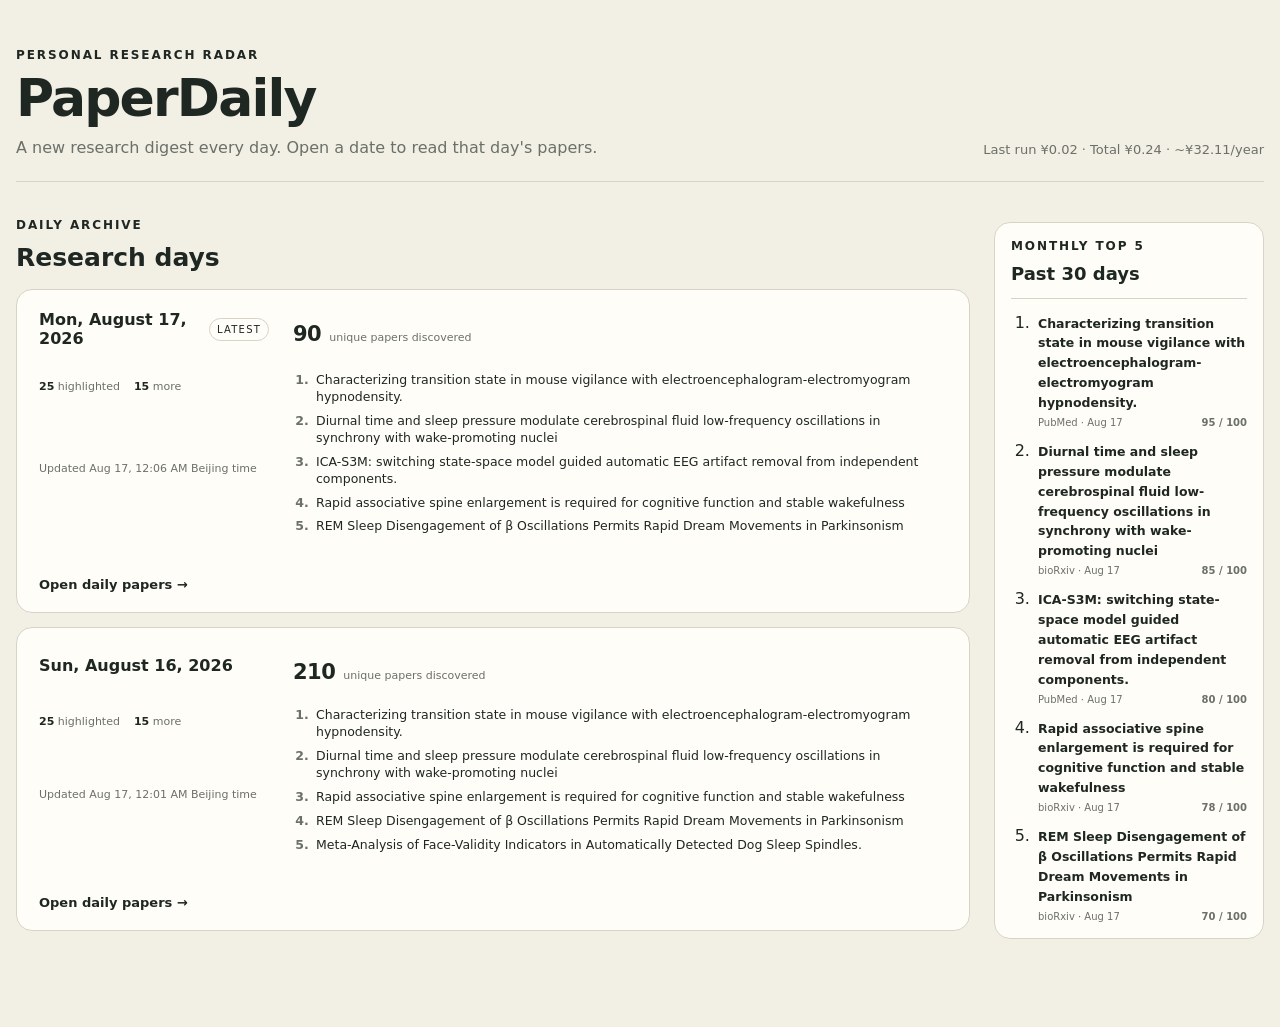
==== commit 52f055af: "Add homepage theme selector and wide layout stylesheet" ====
--- a/site/index.html
+++ b/site/index.html
@@ -5,6 +5,7 @@
   <meta name="viewport" content="width=device-width, initial-scale=1" />
   <title>PaperDaily</title>
   <link rel="stylesheet" href="style.css" />
+  <link rel="stylesheet" href="layout.css" />
 </head>
 <body>
   <main class="shell">
@@ -14,7 +15,10 @@
         <h1>PaperDaily</h1>
         <p class="lede">A new research digest every day. Open a date to read that day's papers.</p>
       </div>
-      <div class="meta" id="meta">Loading archive…</div>
+      <div class="header-tools">
+        <div id="themeControl" class="theme-control" aria-label="Theme selector"></div>
+        <div class="meta" id="meta">Loading archive…</div>
+      </div>
     </header>
 
     <section id="localStatus"></section>
--- a/site/style.css
+++ b/site/style.css
@@ -1,107 +1,159 @@
-:root { font-family: Inter, ui-sans-serif, system-ui, -apple-system, BlinkMacSystemFont, "Segoe UI", sans-serif; color: #17202a; background: #f4f5f2; }
+:root {
+  font-family: Inter, ui-sans-serif, system-ui, -apple-system, BlinkMacSystemFont, "Segoe UI", sans-serif;
+  --bg: #f2efe5;
+  --surface: #fffdf8;
+  --text: #1f2723;
+  --muted: #6b7068;
+  --border: #d8d3c5;
+  --accent: #75684d;
+  --accent-text: #ffffff;
+  color: var(--text);
+  background: var(--bg);
+  color-scheme: light;
+}
+:root[data-theme="black"] {
+  --bg: #0d0d0d;
+  --surface: #171717;
+  --text: #f2f2f2;
+  --muted: #a4a4a4;
+  --border: #353535;
+  --accent: #f0f0f0;
+  --accent-text: #111111;
+  color-scheme: dark;
+}
+:root[data-theme="navy"] {
+  --bg: #edf2f7;
+  --surface: #ffffff;
+  --text: #17263a;
+  --muted: #657386;
+  --border: #ccd7e3;
+  --accent: #244d78;
+  --accent-text: #ffffff;
+}
+:root[data-theme="forest"] {
+  --bg: #eef3ee;
+  --surface: #fbfdfb;
+  --text: #173126;
+  --muted: #64766c;
+  --border: #cbd8cf;
+  --accent: #3d6b54;
+  --accent-text: #ffffff;
+}
+:root[data-theme="burgundy"] {
+  --bg: #f6f0f2;
+  --surface: #fffdfd;
+  --text: #3a1c25;
+  --muted: #7b6870;
+  --border: #dfcfd4;
+  --accent: #7a3348;
+  --accent-text: #ffffff;
+}
+:root[data-theme="custom"] { color-scheme: light; }
 * { box-sizing: border-box; }
-body { margin: 0; }
+body { margin: 0; background: var(--bg); color: var(--text); }
 a { color: inherit; }
 .shell { width: min(1100px, calc(100% - 32px)); margin: 0 auto; padding: 48px 0 88px; }
-header { display: flex; justify-content: space-between; gap: 32px; align-items: end; border-bottom: 1px solid #cfd5d2; padding-bottom: 24px; }
+header { display: flex; justify-content: space-between; gap: 32px; align-items: end; border-bottom: 1px solid var(--border); padding-bottom: 24px; }
 .eyebrow { font-size: 12px; letter-spacing: .16em; font-weight: 700; margin: 0 0 10px; }
 h1 { font-size: clamp(34px, 5vw, 52px); line-height: 1; margin: 0; letter-spacing: -.035em; }
-.lede { margin: 14px 0 0; color: #59645f; }
-.meta { font-size: 13px; color: #59645f; white-space: nowrap; }
+.lede { margin: 14px 0 0; color: var(--muted); }
+.meta { font-size: 13px; color: var(--muted); white-space: nowrap; }
 .home-layout { display: grid; grid-template-columns: minmax(0, 1fr) 330px; gap: 28px; align-items: start; }
 .archive-column { min-width: 0; }
 .rankings-sidebar { margin-top: 40px; position: sticky; top: 24px; display: grid; gap: 14px; }
-.ranking-panel { background: #fff; border: 1px solid #dde1df; border-radius: 16px; padding: 18px; }
-.ranking-head { padding-bottom: 12px; border-bottom: 1px solid #e5e9e7; }
+.ranking-panel,.day-card,.paper,.source-total-pill { background: var(--surface); border: 1px solid var(--border); }
+.ranking-panel { border-radius: 16px; padding: 18px; }
+.ranking-head { padding-bottom: 12px; border-bottom: 1px solid var(--border); }
 .ranking-title { margin: 0; font-size: 20px; }
 .ranking-list { margin: 14px 0 0; padding-left: 24px; display: grid; gap: 13px; }
 .ranking-item { padding-left: 3px; }
 .ranking-item > a { font-size: 13px; line-height: 1.35; font-weight: 650; text-decoration: none; }
 .ranking-item > a:hover { text-decoration: underline; }
-.ranking-meta { margin-top: 5px; display: flex; justify-content: space-between; gap: 8px; color: #7b8580; font-size: 10px; }
+.ranking-meta { margin-top: 5px; display: flex; justify-content: space-between; gap: 8px; color: var(--muted); font-size: 10px; }
 .ranking-score { font-weight: 800; }
-.ranking-empty { color: #7b8580; font-size: 12px; line-height: 1.4; }
+.ranking-empty { color: var(--muted); font-size: 12px; line-height: 1.4; }
 .section-head { display: flex; justify-content: space-between; align-items: end; margin: 36px 0 16px; }
 .section-title { margin: 0; font-size: 25px; }
 .archive-grid { display: grid; grid-template-columns: repeat(auto-fit, minmax(300px, 1fr)); gap: 14px; }
-.day-card { display: block; text-decoration: none; background: #fff; border: 1px solid #dde1df; border-radius: 16px; padding: 22px; transition: transform .15s ease, border-color .15s ease; }
-.day-card:hover { transform: translateY(-2px); border-color: #aeb8b3; }
+.day-card { display: block; text-decoration: none; border-radius: 16px; padding: 22px; transition: transform .15s ease, border-color .15s ease, box-shadow .15s ease; }
+.day-card:hover { transform: translateY(-2px); border-color: var(--accent); box-shadow: 0 8px 24px color-mix(in srgb, var(--text) 8%, transparent); }
 .day-card-top { display: flex; align-items: center; justify-content: space-between; gap: 12px; }
 .day-date { font-weight: 700; }
-.today-badge { font-size: 10px; letter-spacing: .12em; border: 1px solid #c8cfcb; border-radius: 999px; padding: 5px 7px; }
+.today-badge { font-size: 10px; letter-spacing: .12em; border: 1px solid var(--border); border-radius: 999px; padding: 5px 7px; }
 .day-count-row { display: flex; align-items: baseline; gap: 8px; margin-top: 20px; }
 .day-count { font-size: 27px; line-height: 1; letter-spacing: -.025em; font-weight: 750; }
-.day-label { font-size: 11px; color: #65706b; }
-.day-presets { display: flex; flex-wrap: wrap; gap: 8px 14px; margin-top: 10px; color: #65706b; font-size: 11px; }
-.day-presets strong { color: #17202a; }
+.day-label { font-size: 11px; color: var(--muted); }
+.day-presets { display: flex; flex-wrap: wrap; gap: 8px 14px; margin-top: 10px; color: var(--muted); font-size: 11px; }
+.day-presets strong { color: var(--text); }
 .top-preview { margin: 17px 0 0; padding-left: 20px; display: grid; gap: 8px; }
 .top-preview li { font-size: 13px; line-height: 1.35; padding-left: 3px; }
-.top-preview li::marker { color: #8a948f; font-weight: 700; }
+.top-preview li::marker { color: var(--muted); font-weight: 700; }
 .source-pills { display: flex; flex-wrap: wrap; gap: 6px; margin-top: 20px; }
-.source-pill,.ai-pill { font-size: 11px; border: 1px solid #d9dfdc; border-radius: 999px; padding: 5px 8px; text-transform: capitalize; }
+.source-pill,.ai-pill { font-size: 11px; border: 1px solid var(--border); border-radius: 999px; padding: 5px 8px; text-transform: capitalize; }
 .ai-pill { font-weight: 800; }
 .open-day { margin-top: 22px; font-size: 13px; font-weight: 700; }
-.day-warning { margin-top: 12px; font-size: 12px; color: #8a6510; }
+.day-warning { margin-top: 12px; font-size: 12px; color: #9a6c10; }
 .back-link { display: inline-block; margin-bottom: 18px; text-decoration: none; font-size: 13px; font-weight: 700; }
 .day-header { display: block; max-width: 900px; padding-bottom: 18px; }
 .day-header h1 { font-size: clamp(28px, 3.6vw, 42px); letter-spacing: -.025em; }
 .day-meta { margin-top: 8px; white-space: normal; }
 .source-summary { margin: 12px 0 0; display: flex; flex-wrap: wrap; gap: 6px; }
-.source-total-pill { border: 1px solid #cdd5d1; border-radius: 999px; padding: 6px 9px; font-size: 11px; background: #fff; }
+.source-total-pill { border-radius: 999px; padding: 6px 9px; font-size: 11px; }
 .source-total-pill strong { margin-right: 4px; }
-.filter-panel { display: grid; grid-template-columns: minmax(0, 1fr) minmax(280px, 360px); gap: 14px; align-items: center; margin: 14px 0 22px; padding: 12px 14px; border: 1px solid #d9dfdc; border-radius: 12px; background: rgba(255,255,255,.55); }
+.filter-panel { display: grid; grid-template-columns: minmax(0, 1fr) minmax(280px, 360px); gap: 14px; align-items: center; margin: 14px 0 22px; padding: 12px 14px; border: 1px solid var(--border); border-radius: 12px; background: color-mix(in srgb, var(--surface) 72%, transparent); }
 .quick-filter-block { min-width: 0; }
-.filter-label { display: block; margin-bottom: 7px; color: #65706b; font-size: 10px; font-weight: 800; letter-spacing: .09em; text-transform: uppercase; }
+.filter-label { display: block; margin-bottom: 7px; color: var(--muted); font-size: 10px; font-weight: 800; letter-spacing: .09em; text-transform: uppercase; }
 .filters { display: flex; flex-wrap: wrap; gap: 6px; }
-button { border: 1px solid #c8cfcb; border-radius: 999px; padding: 7px 10px; background: transparent; cursor: pointer; text-transform: capitalize; }
-button.active { background: #17202a; color: #fff; border-color: #17202a; }
+button { border: 1px solid var(--border); border-radius: 999px; padding: 7px 10px; background: transparent; color: var(--text); cursor: pointer; text-transform: capitalize; }
+button.active { background: var(--accent); color: var(--accent-text); border-color: var(--accent); }
 button span { opacity: .65; margin-left: 4px; }
 .quick-filter { font-size: 10px; line-height: 1.2; }
 .filter-empty { font-size: 11px; }
-input[type=search] { width: 100%; padding: 10px 12px; border: 1px solid #c8cfcb; border-radius: 10px; background: transparent; }
+input[type=search] { width: 100%; padding: 10px 12px; border: 1px solid var(--border); border-radius: 10px; background: transparent; color: var(--text); }
 .papers { display: grid; gap: 12px; }
 .featured-papers,.more-papers-list { display: grid; gap: 12px; }
 .digest-heading { display: flex; justify-content: space-between; align-items: end; margin: 16px 0 2px; padding-top: 6px; }
-.digest-heading.secondary { margin-top: 36px; border-top: 1px solid #d6dcd9; padding-top: 28px; }
-.digest-heading > span { font-size: 12px; color: #65706b; }
-.paper { background: #fff; border: 1px solid #dde1df; border-radius: 14px; padding: 22px; }
+.digest-heading.secondary { margin-top: 36px; border-top: 1px solid var(--border); padding-top: 28px; }
+.digest-heading > span { font-size: 12px; color: var(--muted); }
+.paper { border-radius: 14px; padding: 22px; }
 .paper.top-paper { border-width: 2px; }
-.paper-top { display: flex; flex-wrap: wrap; align-items: center; gap: 9px; font-size: 12px; color: #69736e; text-transform: uppercase; letter-spacing: .05em; }
-.source { font-weight: 800; color: #17202a; }
-.rank-number { font-weight: 800; color: #7b8580; }
-.score-badge,.topic-badge,.type-badge { border: 1px solid #ccd4d0; border-radius: 999px; padding: 4px 7px; font-size: 10px; }
-.score-badge { font-weight: 900; color: #17202a; }
+.paper-top { display: flex; flex-wrap: wrap; align-items: center; gap: 9px; font-size: 12px; color: var(--muted); text-transform: uppercase; letter-spacing: .05em; }
+.source { font-weight: 800; color: var(--text); }
+.rank-number { font-weight: 800; color: var(--muted); }
+.score-badge,.topic-badge,.type-badge { border: 1px solid var(--border); border-radius: 999px; padding: 4px 7px; font-size: 10px; }
+.score-badge { font-weight: 900; color: var(--text); }
 .type-badge { font-weight: 750; letter-spacing: .02em; text-transform: none; }
 h2 { font-size: 21px; line-height: 1.25; margin: 9px 0; }
 h2 a { text-decoration: none; }
 h2 a:hover { text-decoration: underline; }
-.authors, .journal { font-size: 13px; color: #65706b; margin: 5px 0; }
-.paper-journal,.paper-authors { margin: 7px 0 0; color: #65706b; font-size: 12px; line-height: 1.45; }
-.paper-journal strong,.paper-authors strong { color: #4d5953; margin-right: 5px; }
+.authors,.journal { font-size: 13px; color: var(--muted); margin: 5px 0; }
+.paper-journal,.paper-authors { margin: 7px 0 0; color: var(--muted); font-size: 12px; line-height: 1.45; }
+.paper-journal strong,.paper-authors strong { color: var(--text); margin-right: 5px; }
 .keyword-list { display: flex; flex-wrap: wrap; gap: 6px; margin-top: 10px; }
-.keyword-pill { border: 1px solid #d6ddda; border-radius: 999px; padding: 4px 8px; font-size: 10px; color: #56615c; background: #f7f8f6; }
-.ai-note { margin: 16px 0; padding: 15px 16px; border-left: 3px solid #7d8b84; background: #f4f7f5; border-radius: 0 10px 10px 0; font-size: 14px; line-height: 1.5; }
+.keyword-pill { border: 1px solid var(--border); border-radius: 999px; padding: 4px 8px; font-size: 10px; color: var(--muted); background: color-mix(in srgb, var(--surface) 86%, var(--bg)); }
+.ai-note { margin: 16px 0; padding: 15px 16px; border-left: 3px solid var(--accent); background: color-mix(in srgb, var(--surface) 75%, var(--bg)); border-radius: 0 10px 10px 0; font-size: 14px; line-height: 1.5; }
 .ai-note strong { font-size: 11px; letter-spacing: .08em; text-transform: uppercase; }
 .ai-note p { margin: 4px 0 11px; }
 .ai-note p:last-child { margin-bottom: 0; }
-.rank-reason { font-size: 13px; color: #59645f; font-style: italic; }
-.abstract { line-height: 1.55; color: #38443e; display: -webkit-box; -webkit-line-clamp: 5; -webkit-box-orient: vertical; overflow: hidden; }
-.paper-links { display: flex; justify-content: space-between; gap: 16px; margin-top: 14px; font-size: 12px; color: #65706b; }
+.rank-reason { font-size: 13px; color: var(--muted); font-style: italic; }
+.abstract { line-height: 1.55; color: var(--text); opacity: .86; display: -webkit-box; -webkit-line-clamp: 5; -webkit-box-orient: vertical; overflow: hidden; }
+.paper-links { display: flex; justify-content: space-between; gap: 16px; margin-top: 14px; font-size: 12px; color: var(--muted); }
 .show-all { margin: 12px auto 0; padding: 11px 18px; font-weight: 700; }
 .digest-paper { padding: 22px 24px; }
 .digest-paper h2 { margin: 8px 0 0; font-size: clamp(18px, 2.2vw, 23px); }
-.digest-summary { margin: 12px 0 16px; color: #38443e; font-size: 14px; line-height: 1.6; }
-.read-link { display: inline-block; font-size: 12px; font-weight: 800; text-decoration: none; }
+.digest-summary { margin: 12px 0 16px; color: var(--text); opacity: .88; font-size: 14px; line-height: 1.6; }
+.read-link { display: inline-block; font-size: 12px; font-weight: 800; text-decoration: none; color: var(--accent); }
 .read-link:hover { text-decoration: underline; }
-.more-papers { margin-top: 18px; border: 1px solid #cfd7d3; border-radius: 14px; background: rgba(255,255,255,.45); overflow: hidden; }
+.more-papers { margin-top: 18px; border: 1px solid var(--border); border-radius: 14px; background: color-mix(in srgb, var(--surface) 58%, transparent); overflow: hidden; }
 .more-papers > summary { cursor: pointer; list-style: none; padding: 18px 20px; font-size: 13px; font-weight: 800; }
 .more-papers > summary::-webkit-details-marker { display: none; }
 .more-papers > summary::after { content: ' +'; float: right; }
 .more-papers[open] > summary::after { content: ' −'; }
 .more-papers-list { padding: 0 12px 12px; }
-.muted-text { color: #7a8580; }
-.warning { background: #fff3cd; border: 1px solid #ead184; padding: 12px 14px; border-radius: 10px; margin-bottom: 14px; font-size: 13px; }
-.empty { color: #65706b; }
-@media (prefers-color-scheme: dark) { :root { color: #eef2ef; background: #111614; } header { border-color: #303936; } .lede,.meta,.authors,.journal,.paper-links,.day-label,.day-presets,.rank-reason,.digest-heading > span,.muted-text,.ranking-meta,.ranking-empty,.rank-number,.paper-authors,.paper-journal,.filter-label { color: #aab3af; } .day-presets strong,.paper-authors strong,.paper-journal strong { color: #eef2ef; } .paper,.day-card,.ranking-panel,.source-total-pill { background: #18201d; border-color: #2b3531; } .ranking-head { border-color: #303936; } .source,.score-badge { color: #eef2ef; } .abstract,.digest-summary { color: #d0d7d3; } .source-pill,.ai-pill,.today-badge,.score-badge,.topic-badge,.type-badge,.source-total-pill,.keyword-pill { border-color: #44504b; } .keyword-pill { background: #141b18; color: #c8d0cc; } .ai-note { background: #16201c; border-color: #44504b; } .filter-panel { background: rgba(20,27,24,.75); border-color: #303936; } .more-papers { background: #141b18; border-color: #303936; } button { border-color: #44504b; color: #eef2ef; } button.active { background: #eef2ef; color: #111614; border-color: #eef2ef; } input[type=search] { color: #eef2ef; border-color: #44504b; } .digest-heading.secondary { border-color: #303936; } }
+.muted-text,.empty { color: var(--muted); }
+.warning { background: #fff3cd; color: #4f421a; border: 1px solid #ead184; padding: 12px 14px; border-radius: 10px; margin-bottom: 14px; font-size: 13px; }
+.update-banner { margin: 16px 0 0; padding: 11px 13px; border: 1px solid #d5a84f; border-radius: 10px; background: #fff4d6; color: #4b3913; font-size: 12px; }
+.update-banner a { margin-left: 8px; font-weight: 800; }
+.version-status { margin: 12px 0 -14px; color: var(--muted); font-size: 10px; text-align: right; }
 @media (max-width: 900px) { .home-layout { grid-template-columns: 1fr; } .rankings-sidebar { position: static; margin-top: 0; } }
-@media (max-width: 720px) { header,.digest-heading { align-items: flex-start; flex-direction: column; } .meta { white-space: normal; } .archive-grid { grid-template-columns: 1fr; } .filter-panel { grid-template-columns: 1fr; } }
+@media (max-width: 720px) { header,.digest-heading { align-items: flex-start; flex-direction: column; } .meta { white-space: normal; } .archive-grid { grid-template-columns: 1fr; } .filter-panel { grid-template-columns: 1fr; } .version-status { text-align: left; } }
--- a/site/layout.css
+++ b/site/layout.css
@@ -0,0 +1,112 @@
+.shell { width: min(1280px, calc(100% - 32px)); }
+
+.header-tools {
+  display: flex;
+  flex-direction: column;
+  align-items: flex-end;
+  gap: 10px;
+  min-width: 210px;
+}
+
+.theme-control {
+  display: inline-flex;
+  align-items: center;
+  gap: 8px;
+  color: var(--muted);
+  font-size: 11px;
+}
+
+.theme-control label {
+  font-weight: 750;
+  letter-spacing: .06em;
+  text-transform: uppercase;
+}
+
+.theme-control select {
+  min-width: 118px;
+  padding: 7px 28px 7px 10px;
+  border: 1px solid var(--border);
+  border-radius: 999px;
+  background: var(--surface);
+  color: var(--text);
+  font: inherit;
+  cursor: pointer;
+}
+
+.page-topbar {
+  display: flex;
+  align-items: center;
+  justify-content: space-between;
+  gap: 18px;
+  margin-bottom: 18px;
+}
+
+.page-topbar .back-link { margin-bottom: 0; }
+
+.home-layout {
+  grid-template-columns: minmax(0, 1fr) 270px;
+  gap: 24px;
+}
+
+.archive-grid {
+  display: grid;
+  grid-template-columns: 1fr;
+  gap: 14px;
+}
+
+.day-card {
+  display: grid;
+  grid-template-columns: minmax(190px, 230px) minmax(0, 1fr);
+  gap: 24px;
+  align-items: stretch;
+  padding: 20px 22px;
+}
+
+.day-card-main {
+  display: flex;
+  flex-direction: column;
+  min-width: 0;
+}
+
+.day-card-preview {
+  min-width: 0;
+  padding-left: 22px;
+  border-left: 1px solid var(--border);
+}
+
+.day-card-preview-label {
+  margin-bottom: 9px;
+  color: var(--muted);
+  font-size: 10px;
+  font-weight: 800;
+  letter-spacing: .1em;
+  text-transform: uppercase;
+}
+
+.day-count-row { margin-top: 14px; }
+.day-count { font-size: 21px; }
+.day-presets { margin-top: 8px; }
+.open-day { margin-top: auto; padding-top: 18px; }
+.top-preview { margin: 0; gap: 7px; }
+.top-preview li { font-size: 12.5px; line-height: 1.35; }
+
+.rankings-sidebar {
+  margin-top: 40px;
+  top: 20px;
+}
+
+.ranking-panel { padding: 16px; }
+.ranking-title { font-size: 18px; }
+.ranking-item > a { font-size: 12.5px; }
+
+@media (max-width: 960px) {
+  .home-layout { grid-template-columns: 1fr; }
+  .rankings-sidebar { position: static; margin-top: 0; }
+}
+
+@media (max-width: 720px) {
+  .header-tools { align-items: flex-start; min-width: 0; }
+  .page-topbar { align-items: flex-start; }
+  .day-card { grid-template-columns: 1fr; gap: 16px; }
+  .day-card-preview { border-left: 0; border-top: 1px solid var(--border); padding: 16px 0 0; }
+}
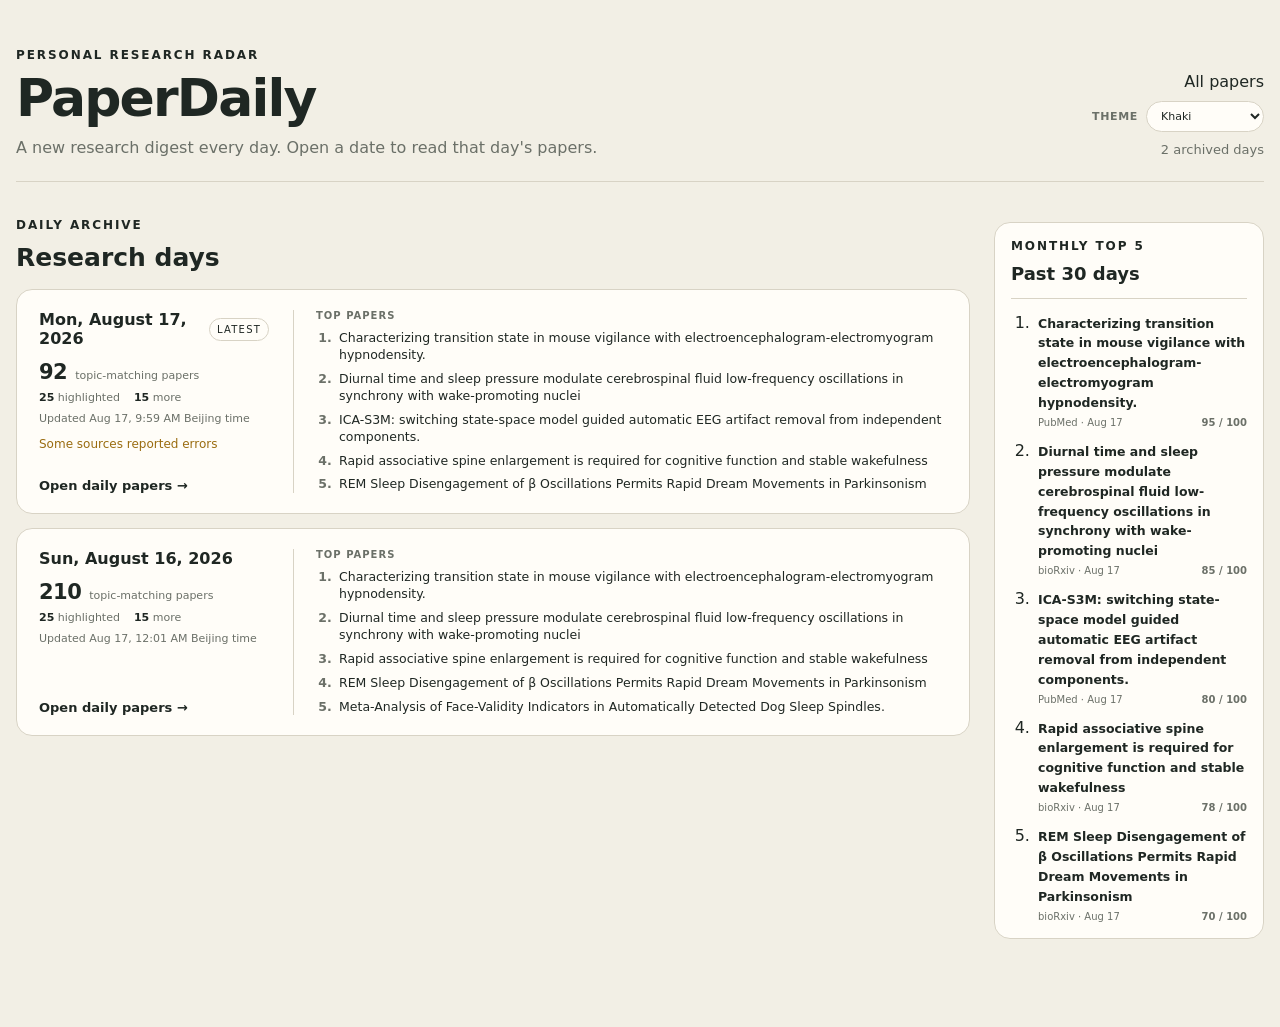
==== commit 8f4932f6: "Add topic selector to homepage" ====
--- a/site/index.html
+++ b/site/index.html
@@ -13,9 +13,10 @@
       <div>
         <p class="eyebrow">PERSONAL RESEARCH RADAR</p>
         <h1>PaperDaily</h1>
-        <p class="lede">A new research digest every day. Open a date to read that day's papers.</p>
+        <p class="lede" id="topicDescription">A new research digest every day. Open a date to read that day's papers.</p>
       </div>
       <div class="header-tools">
+        <div id="topicControl" class="topic-control" aria-label="Research topic selector"></div>
         <div id="themeControl" class="theme-control" aria-label="Theme selector"></div>
         <div class="meta" id="meta">Loading archive…</div>
       </div>
@@ -49,6 +50,7 @@
     </div>
   </main>
   <script src="theme.js"></script>
+  <script src="topics.js"></script>
   <script src="app.js"></script>
 </body>
 </html>
